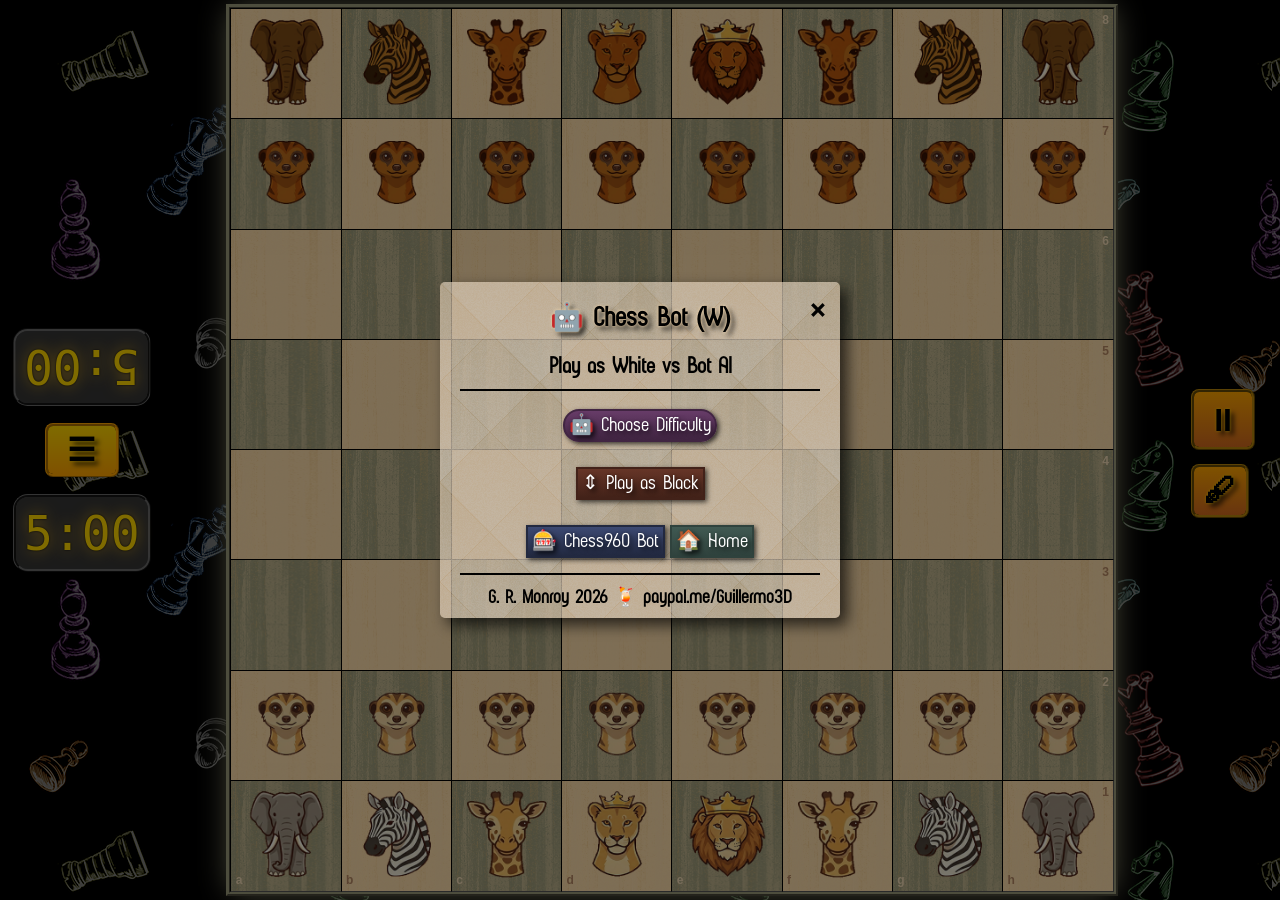
==== index_12.html @ b9bd7fa5 "Add files via upload" ====
<!DOCTYPE html>
<html>
  <head>
    <title>Chess Bot (W)</title>
      <meta charset="UTF-8">
	<meta name="viewport" content="width=device-width, initial-scale=1.0, maximum-scale=1.0, user-scalable=no">
      <link rel="stylesheet" href="style.css">
	  <link rel="stylesheet" href="styles.css">
      <link rel="manifest" href="manifest.json">
<meta name="theme-color" content="#000000">
  </head>
  <body>
  
  <div id="clock-container">
  <div id="white-clock" class="clock">5:00</div>
  <button id="openPopup" onclick="playButtonSound1()">☰</button>
  <div id="black-clock" class="clock">5:00</div>
</div>

  <div id="popup">
    <div class="popup-content">
      <span id="closePopup" class="close-button">&times;</span>
      <h1 data-i18n="botw_title" class="titleh1">🤖 Chess Bot (W)</h1>
	  <h2 data-i18n="botw_sub" >Play as White vs Bot AI</h2>
	  <button data-i18n="btn_botd" id="classicLocalBtn" onclick="playButtonSound1()" class="popup-button5 button-clk">🤖 Choose Difficulty</button><br>
	  <button data-i18n="btn_bot2" onclick="playButtonSound('index_15.html')" class="popup-button4">👾 Play as Black</button>
	  <br>
	  <button data-i18n="btn_bot960" onclick="playButtonSound('index_18.html')" class="popup-button3">💻 Chess960 Bot</button>
	  <button data-i18n="btn_home" onclick="playButtonSound('index.html')" class="popup-button">🏠 Home</button>
     <h3>G. R. Monroy 2026 🍹 paypal.me/Guillermo3D</h3>
       
    </div>
  </div>
  <div id="timePopup" class="popup-secondary">
  <div class="popup-content">
    <span id="backToMain" class="close-button">←</span>
    <h1 data-i18n="botw_title" class="titleh1">🤖 Chess Bot (W)</h1>
    <h2 data-i18n="botw_sub" >Play as White vs Bot AI</h2>
    <button data-i18n="btn_easy" onclick="playButtonSound1(); setDifficultyAndReload(2); startGame(5, 2);" class="popup-button5 button-clk">😄 Easy (5m)</button>
	<button data-i18n="btn_normal" onclick="playButtonSound1(); setDifficultyAndReload(3); startGame(7, 2);" class="popup-button5 button-clk">😐 Normal (7m)</button>
	<button data-i18n="btn_hard" onclick="playButtonSound1(); setDifficultyAndReload(4); startGame(9, 2);" class="popup-button5 button-clk">😠 Hard (9m)</button>

  </div>
</div>
    <div class="chessBoard">        
      <!-- Add the pawn div element -->
      <div class="square white">
        <div class="piece rook" color="black"  >
            <img src="Black-Rook3.png" alt="Rook" >
          </div>
      </div>
      <div class="square black">
        <div class="piece knight" color="black" >
            <img src="Black-Knight3.png" alt="Knight" >
          </div>
      </div>
      <div class="square white">
        <div class="piece bishop" color="black" >
            <img src="Black-Bishop3.png" alt="Bishop" >
          </div>
      </div>
      <div class="square black">
        <div class="piece queen" color="black" >
            <img src="Black-Queen3.png" alt="Queen" >
          </div>
      </div>
      <div class="square white">
        <div class="piece king" color="black" >
            <img src="Black-King3.png" alt="King" >
          </div>
      </div>
      <div class="square black">
        <div class="piece bishop" color="black" >
            <img src="Black-Bishop3.png" alt="Bishop" >
          </div>
      </div>
      <div class="square white">
        <div class="piece knight" color="black">
            <img src="Black-Knight3.png" alt="Knight" >
          </div>
      </div>
      <div class="square black">
        <div class="coordinate rank whiteText">8</div>

        <div class="piece rook" color="black" >
            <img src="Black-Rook3.png" alt="Rook" >
          </div>
      </div>
     <!-- ------------------------------------------------------------------------- -->

      <div class="square black">
        <div class="piece pawn" color="black"  >
            <img src="Black-Pawn3.png" alt="Pawn" >
          </div>

      </div>
      <div class="square white">
        <div class="piece pawn" color="black" >
            <img src="Black-Pawn3.png" alt="Pawn" >
          </div>

      </div>
      <div class="square black">
        <div class="piece pawn" color="black" >
            <img src="Black-Pawn3.png" alt="Pawn" >
          </div>

      </div>
      <div class="square white">
        <div class="piece pawn" color="black" >
            <img src="Black-Pawn3.png" alt="Pawn" >
          </div>

      </div>
      <div class="square black">
        <div class="piece pawn" color="black"  >
            <img src="Black-Pawn3.png" alt="Pawn" >
          </div>

      </div>
      <div class="square white">
        <div class="piece pawn" color="black"  >
            <img src="Black-Pawn3.png" alt="Pawn">
          </div>

      </div>
      <div class="square black">
        <div class="piece pawn" color="black"  >
            <img src="Black-Pawn3.png" alt="Pawn" >
          </div>

      </div>
      <div class="square white">
        <div class="coordinate rank blackText">7</div>

        <div class="piece pawn" color="black"  >
            <img src="Black-Pawn3.png" alt="Pawn" >
          </div>

      </div>
    <!-- ------------------------------------------------------------------------- -->
      <div class="square white"></div>
      <div class="square black"></div>
      <div class="square white"></div>
      <div class="square black"></div>
      <div class="square white"></div>
      <div class="square black"></div>
      <div class="square white"></div>
      <div class="square black">
        <div class="coordinate rank whiteText">6</div>

      </div>
    <!-- ------------------------------------------------------------------------- -->

      <div class="square black"></div>
      <div class="square white"></div>
      <div class="square black"></div>
      <div class="square white"></div>
      <div class="square black"></div>
      <div class="square white"></div>
      <div class="square black"></div>
      <div class="square white">
        <div class="coordinate rank blackText">5</div>

      </div>
    <!-- ------------------------------------------------------------------------- -->

      <div class="square white"></div>
      <div class="square black"></div>
      <div class="square white"></div>
      <div class="square black"></div>
      <div class="square white"></div>
      <div class="square black"></div>
      <div class="square white"></div>
      <div class="square black">
        <div class="coordinate rank whiteText">4</div>

      </div>
    <!-- ------------------------------------------------------------------------- -->

      <div class="square black"></div>
      <div class="square white"></div>
      <div class="square black"></div>
      <div class="square white"></div>
      <div class="square black"></div>
      <div class="square white"></div>
      <div class="square black"></div>
      <div class="square white">
        <div class="coordinate rank blackText">3</div>
      </div>
    <!-- ------------------------------------------------------------------------- -->

      <div class="square white">
        <div class="piece pawn" color="white" >
            <img src="White-Pawn3.png" alt="Pawn" >
          </div>
      </div>
      <div class="square black">
        <div class="piece pawn" color="white"  >
            <img src="White-Pawn3.png" alt="Pawn" >
          </div>
      </div>
      <div class="square white">
        <div class="piece pawn" color="white">
            <img src="White-Pawn3.png" alt="Pawn" >
          </div>
      </div>
      <div class="square black">
        <div class="piece pawn" color="white" >
            <img src="White-Pawn3.png" alt="Pawn" >
          </div>
      </div>
      <div class="square white">
        <div class="piece pawn" color="white" >
            <img src="White-Pawn3.png" alt="Pawn" >
          </div>
      </div>
      <div class="square black">
        <div class="piece pawn" color="white" >
            <img src="White-Pawn3.png" alt="Pawn" >
          </div>
      </div>
      <div class="square white">
        <div class="piece pawn" color="white" >
            <img src="White-Pawn3.png" alt="Pawn" >
          </div>
      </div>
      <div class="square black">
        <div class="coordinate rank whiteText">2</div>

        <div class="piece pawn" color="white" >
            <img src="White-Pawn3.png" alt="Pawn" >
          </div>
      </div>
    <!-- ------------------------------------------------------------------------- -->

      <div class="square black">
        <div class="coordinate whiteText">a</div>

        <div class="piece rook" color="white">
            <img src="White-Rook3.png" alt="Rook" >
           </div>
      </div>
      <div class="square white"> 
        <div class="coordinate blackText">b</div>

        <div class="piece knight" color="white">
            <img src="White-Knight3.png" alt="Knight" >
           </div>
    </div>
      <div class="square black">
        <div class="coordinate whiteText">c</div>

        <div class="piece bishop" color="white">
            <img src="White-Bishop3.png" alt="Bishop">
           </div>
      </div>
      <div class="square white">
        <div class="coordinate blackText">d</div>

        <div class="piece queen" color="white" >
            <img src="White-Queen3.png" alt="Queen" >
           </div>
      </div>
      <div class="square black">
        <div class="coordinate whiteText">e</div>

        <div class="piece king" color="white">
            <img src="White-King3.png" alt="King">
        </div>
      </div>
      <div class="square white">
        <div class="coordinate blackText">f</div>
        <div class="piece bishop" color="white" >
            <img src="White-Bishop3.png" alt="Bishop" >
           </div>
      </div>
      <div class="square black">
        <div class="coordinate whiteText">g</div>

        <div class="piece knight" color="white" >
            <img src="White-Knight3.png" alt="Knight">
           </div>
      </div>
      <div class="square white">
        <div class="coordinate rank blackText">1</div>
        <div class="coordinate blackText">h</div>     
        <div class="piece rook" color="white" >
            <img src="White-Rook3.png" alt="Rook" >
           </div>
      </div>
    </div>
      <div>
          <button id="pause-btn" onclick="togglePause();playButtonSound1()">II</button> <br> 
          <button id="toggle-history" onclick="playButtonSound1()">🖋</button>
      </div>
      <div id="history-panel" class="hidden">
          <h3 data-i18n="moveh">Move History</h3>
  <ul id="move-list"></ul>
</div>
    <div id="alert">
     
    </div>
    <audio id="moveSound" preload="auto">
  <source src="move.mp3" type="audio/mpeg">
</audio>
      <audio id="victorySound" preload="auto">
      <source src="victory.mp3" type="audio/mpeg">
    </audio>
      <audio id="buttonSound1" preload="auto">
  <source src="click.mp3" type="audio/mpeg">
</audio>
      <audio id="buttonSound" preload="auto">
  <source src="click2.mp3" type="audio/mpeg">
</audio>
	<script src="clock.js"></script>
	<script>
    // Inicializa el reloj con 3 minutos y 2 segundos de incremento
    initClock(5, 2);
  </script>
    <script src="main_ai.js"></script>
	<script src="script.js"></script>
  </body>
</html>
---- style.css ----
html, body {
	touch-action: manipulation;
  overscroll-behavior: none;
  user-select: none;
  display: flex;
  align-items: center;
  justify-content: center;
  height: 100%;
  width: 100%;
     /* Dark mode colors and gradient */
  background-image: url(fondo1.png);
  background-repeat: repeat;
  /* Animation */
  animation: move 175s linear infinite;
}

@keyframes move {
  0% {
    background-position: 0 0;
  }
  100% {
    background-position: 400px 400px;
  }
}

.chessBoard {
  touch-action: pan-y; /* allow horizontal/vertical pointer interactions as needed */
  -ms-touch-action: pan-y;
  user-select: none;
  height: 98%;
  margin: 0 auto;
  display: flex;
  flex-wrap: wrap;
  outline: 5px ridge #9C9B7A;
  aspect-ratio: 1 / 1;
    box-shadow: 0px 0px 30px #9C9B7A;
}
.square {
  width:12.5%;
  height: 12.5%;
  float: left;
  display: flex;
  justify-content: center;
  align-items: center;
  position: relative;
  outline: 1px inset black;
}
.white {
  background-color: #FDDDAA;
  background-image: url("wood.png");
  background-repeat: repeat;
}
.white2 {
  background-color: #ffc674;
  background-image: url("wood.png");
  background-repeat: repeat;
}
.black {
  background-color: #9C9B7A;
  background-image: url("wood.png");
  background-repeat: repeat;
}
.black2 {
  background-color: #a7a56b;
  background-image: url("wood.png");
  background-repeat: repeat;
}
.coordinate {
  height:auto;
  display:flex;
  bottom: 4%;
  left:4%;
  position: absolute;
  font-size: 12px;
  font-weight: bold;
  font-family: Verdana, Geneva, Tahoma, sans-serif;
}
.rank {
  top:4%;
  right:4%;
  left:auto;
}
.whiteText {
  color:#f0d9b5;
}
.blackText {
  color:#b58863;
}
.piece {
	position: relative;
  touch-action: none;
  
  user-select: none;
  z-index: 100;
  width:100%;
  cursor: pointer;
}
.piece img {
	pointer-events: none; /* allows touch events to reach parent div */
  max-width: 100%;
  width:100%;
  height: auto;
}

.piece {
  transition: transform 0.15s ease,
              filter 0.15s ease;
}

.piece:hover {
  transform: scale(1.08);
  cursor: grab;
}

.piece:active {
  transform: scale(1.1);
  filter: drop-shadow(0px 8px 12px rgba(0,0,0,0.6));
  cursor: grabbing;
}
.piece {
  animation: pieceDrop 0.2s ease;
}

@keyframes pieceDrop {
  0%   { transform: scale(1.25); }
  100% { transform: scale(1); }
}

#alert {
  position: fixed;
  color: black;
  text-shadow: 0 0 3px rgba(255, 222, 175, 1), 4px 4px 5px rgba(0, 0, 0, 0.7);
  width:44vw;
  text-align: center;
  align-content: center;
  justify-content: center;
  font-size:xxx-large;
  font-weight: bold;
  z-index: 1000;
  display: none;
  border: 3px solid #24312a;
  background-image: url("graphy.png");
  background-color: rgba(255, 222, 175, 0.7);
}

#alert {
  animation: alertDrop 0.2s ease;
}
    
@keyframes alertDrop {
  0%   { transform: scale(1.1); }
  100% { transform: scale(1); }
  
}

@media (max-width:600px) {
  .coordinate {
    font-size: 8px;
  }
}

.promotionOption{
  border-radius: 50%;
  background-color: darkgray;
  transition: transform 0.2s;
  position: absolute;
  z-index: 1000;
}
.promotionOption:hover {
  cursor: pointer;
  border-radius: 0%;
  background-color:#539B0C;
  width: 100%;
}
.promotionOption img {
  max-width: 100%;
  width: 100%;
  height: auto;
}

@media (orientation: portrait) {

  body {
    display: flex;
    flex-direction: column;
    align-items: center;
    justify-content: flex-start;
    height: 100vh;
    margin: 0;
    padding: 0;
  }

  .chessBoard {
    width: 98vw;
	height: auto;
    
  }

}
---- styles.css ----
@font-face {
  font-family: Armature Thin; /* set name */
  src: url("Armature-Thin.otf"); /* url of the font */
}
body {
	font-family: Armature Thin, sans-serif;
}

.titleh1{
    text-shadow: 0px 0px 3px rgba(255, 222, 175, 1), 4px 4px 5px rgba(0, 0, 0, 0.7);
}

#openPopup {
	border: none;
  color: black;
  padding: 5px 5px;
  text-align: center;
  text-decoration: none;
  display: inline-block;
  margin: 20px 35px;
  border-radius: 5px;
  font-size: xx-large;
  font-weight: bold;
    text-shadow: 0px 0px 3px gold, 4px 4px 5px rgba(0, 0, 0, 0.7);
  background-image: linear-gradient(gold, orange);
  outline: 3px ridge orange;
}
button:hover {
	background-image: linear-gradient(gray, dimgray);
}
button:active {
	background-image: linear-gradient(gray, dimgray);
    transform: scale(1.1);
}
#pause-btn{
    border: none;
  color: black;
  padding: 10px 20px 8px 20px;
  text-align: center;
  text-decoration: none;
  display: inline-block;
  margin: 22px 20px 10px 5px;
  border-radius: 5px;
  font-size: xx-large;
  font-weight: bold;
    text-shadow: 0px 0px 3px gold, 4px 4px 5px rgba(0, 0, 0, 0.7);
  background-image: linear-gradient(orange, chocolate);
  outline: 3px ridge darkgoldenrod;
}
#toggle-history{
    border: none;
  color: black;
  padding: 5px 10px 6px 10px;
  text-align: center;
  text-decoration: none;
  display: inline-block;
  margin: 10px 20px 15px 5px;
  border-radius: 5px;
  font-size: xx-large;
  font-weight: bold;
    text-shadow: 0px 0px 3px gold, 4px 4px 5px rgba(0, 0, 0, 0.7);
  background-image: linear-gradient(orange, chocolate);
  outline: 3px ridge darkgoldenrod;
}
#history-panel {
  position: absolute;
  right: 37%;
  top: 3%;
  width: 180px;
  max-height: 300px;
  overflow-y: auto;
  background: rgba(0,0,0,0.8);
  color: white;
    text-shadow: 0 0 5px gray;
    text-align: center;
  border: 3px ridge gray;
  padding: 10px;
  border-radius: 5px;
  font-size: 15px;
    z-index: 1000;
}

.hidden {
  display: none;
}

#move-list {
  list-style: none;
  padding: 0;
  margin: 0;
}

#move-list li {
  margin-bottom: 4px;
}
#popup {
  position: fixed;
  top: 0;
  left: 0;
  width: 100%;
  height: 100%;
  background-color: rgba(0, 0, 0, 0.5);
  display: flex; /* Visible on load */
  justify-content: center;
  align-items: center;
  z-index: 1000;
}

#popup {
  animation: popupDrop 0.2s ease;
}

@keyframes popupDrop {
  0%   { transform: scale(1.1); }
  100% { transform: scale(1); }
  
}

.popup-content {
  background-image: url("graphy.png");
  background-repeat: repeat;
  background-color: rgba(255, 222, 175, 0.5);
  padding: 0px 20px 0px 20px;
  border-radius: 5px;
  min-width: 360px;
  max-width: 90%;
  position: relative;
  box-shadow: 7px 7px 15px rgba(0, 0, 0, 0.7);
  text-align: center;
}
.popup-content h1{
    font-size: 27px;
}
.popup-content h2 {
    font-size: 22px;
    border-bottom: 2px solid black;
    padding-bottom: 10px;
}
.popup-content h3 {
    border-top: 2px solid black;
    padding-top: 10px;
    margin: 5px 0px 10px 0px;
}

.close-button {
  position: absolute;
  top: 10px;
  right: 15px;
  font-size: 30px;
  cursor: pointer;
    font-weight: bold;
}
.popup-secondary {
  display: none;
  position: fixed;
  inset: 0;
  background: rgba(0,0,0,0.6);
  justify-content: center;
  align-items: center;
  z-index: 1000;
}
.popup-secondary {
  animation: popupDrop 0.2s ease;
}

@keyframes popup-secondaryDrop {
  0%   { transform: scale(1.1); }
  100% { transform: scale(1); }
  
}
.popup-button {
  margin-top: 10px;
  margin-bottom: 10px;
  background: linear-gradient(0deg, #2f423d 0%, #405952 100%);
  color: white;
  border: 2px solid #2f423d;
  box-shadow: 2px 2px 5px rgba(0, 0, 0, 0.7);
  cursor: pointer;
  padding: 1px 4px 4px 4px;
  font-size: 20px;
  text-shadow: 0px 0px 2px #2f423d, 3px 3px 5px rgba(0, 0, 0, 0.7);
  font-family: Armature Thin, sans-serif;
    transition: 0.2s;
}

.popup-button2 {
  margin-top: 10px;
  margin-bottom: 10px;
  background: linear-gradient(0deg, #413F1F 0%, #605d2e 100%);
  color: white;
  border: 2px solid #413F1F;
  
  box-shadow: 2px 2px 5px rgba(0, 0, 0, 0.7);
  cursor: pointer;
  padding: 1px 4px 4px 4px;
  font-size: 20px;
    text-shadow: 0px 0px 2px #413F1F, 3px 3px 5px rgba(0, 0, 0, 0.7);
  font-family: Armature Thin, sans-serif;
}


.popup-button3 {
  margin-top: 10px;
  margin-bottom: 10px;
  background: linear-gradient(0deg, #222940 0%, #3c4972 100%);
  color: white;
  border: 2px solid #222940;
  
  box-shadow: 2px 2px 5px rgba(0, 0, 0, 0.7);
  cursor: pointer;
  padding: 1px 4px 4px 4px;
  font-size: 20px;
    text-shadow: 0px 0px 2px #222940, 3px 3px 5px rgba(0, 0, 0, 0.7);
  font-family: Armature Thin, sans-serif;
}
.popup-button4 {
  margin-top: 10px;
  margin-bottom: 15px;
  background: linear-gradient(0deg, #422219 0%, #663527 100%);
  color: white;
  border: 2px solid #422219;
  
  box-shadow: 2px 2px 5px rgba(0, 0, 0, 0.7);
  cursor: pointer;
  padding: 1px 4px 4px 4px;
  font-size: 20px;
    text-shadow: 0px 0px 2px #422219, 3px 3px 5px rgba(0, 0, 0, 0.7);
  font-family: Armature Thin, sans-serif;
}
.popup-button5 {
  margin-top: 10px;
  margin-bottom: 15px;
  background: linear-gradient(0deg, #412542 0%, #673c68 100%);
  color: white;
  border: 2px solid #412542;
  
  box-shadow: 2px 2px 5px rgba(0, 0, 0, 0.7);
  cursor: pointer;
  padding: 1px 4px 4px 4px;
  font-size: 20px;
    text-shadow: 0 0 2px #412542, 3px 3px 5px rgba(0, 0, 0, 0.7);
  font-family: Armature Thin, sans-serif;
}

.popup-button6 {
  margin-top: 10px;
  margin-bottom: 10px;
  padding: 2px 10px 4px 7px;
  background-color: rgba(0,0,0,0.3);
  color: black;
  border-radius: 4px;  
  cursor: pointer;
    border: none;
    font-size: 1.1em;
    font-family: Armature Thin, sans-serif;
}

.last-moved-piece {
  outline: 3px solid rgba(255, 215, 0, 0.8);
  z-index: 100;
  border-radius: 6px;
}

#clock-container {
  display: flex;
  flex-direction:column-reverse;
  margin: 10px 5px 10px 5px;
  font-size: xxx-large;
  font-weight: normal;
  font-family: Monaco, monospace;
}

.clock {
  padding: 8px 8px;
  border-radius: 15px;
  background-color: #363636;
  color: gold;
  border: 3px ridge dimgray;
    text-shadow: 0px 0px 2px black, 0px 0px 15px goldenrod;
}

.clock.active {
  background-color: #363636;
  color: gold;
}
#white-clock {
  
}

#black-clock {
  transform: rotate(180deg);
  
}
/* From Uiverse.io by Yaya12085 */ 
.radio-inputs {
  position: relative;
  display: inline-flex;
  flex-wrap: wrap;
  border-radius: 4px;
  background-color: rgba(0,0,0,0.3);
  box-sizing: border-box;
    margin-top: 10px;
  margin-bottom: 10px;
}

.radio-inputs .radio {
  flex: 1 1 auto;
  text-align: center;
}

.radio-inputs .radio input {
  display: none;
}

.radio-inputs .radio .name {
  display: flex;
  cursor: pointer;
  align-items: center;
  justify-content: center;
  border-radius: 18px;
  border: none;
  padding: 4px 11px;
  font-size: 1.1em;
  transition: all .15s ease-in-out;
}

.radio-inputs .radio input:checked + .name {
  background-color: #fff;
  font-weight: 600;
}
.button-clk{
    border-radius: 16px;
    margin-top: 0px;
}
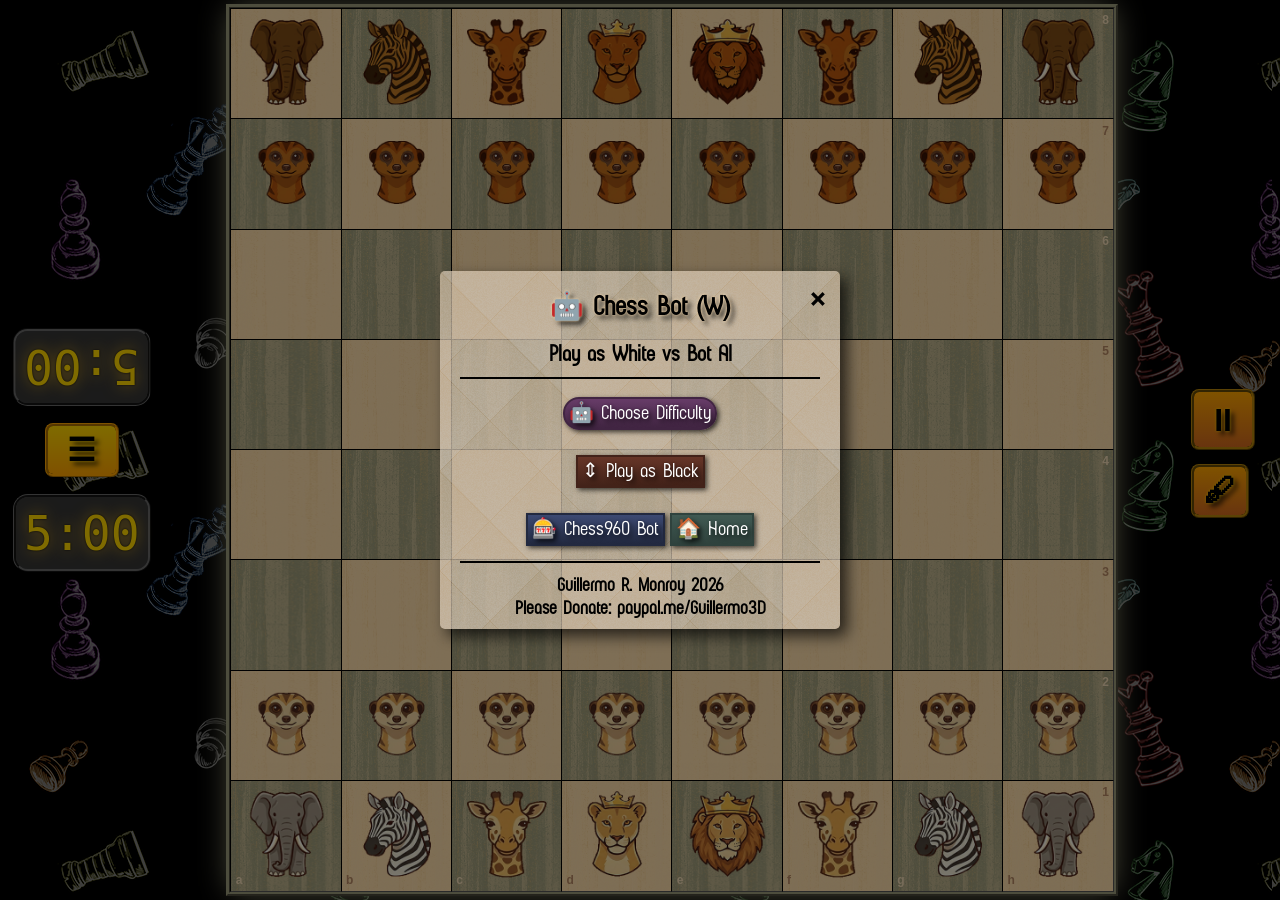
==== commit 189df819: "Add files via upload" ====
--- a/index_12.html
+++ b/index_12.html
@@ -7,6 +7,7 @@
       <link rel="stylesheet" href="style.css">
 	  <link rel="stylesheet" href="styles.css">
       <link rel="manifest" href="manifest.json">
+      <link rel="icon" type="image/x-icon" href="favicon.ico">
 <meta name="theme-color" content="#000000">
   </head>
   <body>
@@ -27,7 +28,7 @@
 	  <br>
 	  <button data-i18n="btn_bot960" onclick="playButtonSound('index_18.html')" class="popup-button3">💻 Chess960 Bot</button>
 	  <button data-i18n="btn_home" onclick="playButtonSound('index.html')" class="popup-button">🏠 Home</button>
-     <h3>G. R. Monroy 2026 🍹 paypal.me/Guillermo3D</h3>
+     <h3>Guillermo R. Monroy 2026<br>Please Donate: paypal.me/Guillermo3D</h3>
        
     </div>
   </div>
--- a/styles.css
+++ b/styles.css
@@ -331,4 +331,30 @@
 .button-clk{
     border-radius: 16px;
     margin-top: 0px;
+}
+
+.welcome-screen {
+  position: fixed;
+  width: 99%;
+  height: 99%;
+  background: rgba(0,0,0,0.8);
+  display: flex;
+  justify-content: center;
+  align-items: center;
+  z-index: 9999;
+    object-fit: contain;
+}
+
+.welcome-content img {
+  max-height: 90%;
+    object-fit: contain;
+  border-radius: 10px;
+  border: 1px solid white;
+  align-items: center;
+    justify-content: center;
+}
+
+.welcome-screen.fade-out {
+  opacity: 0;
+  transition: opacity 0.9s ease;
 }
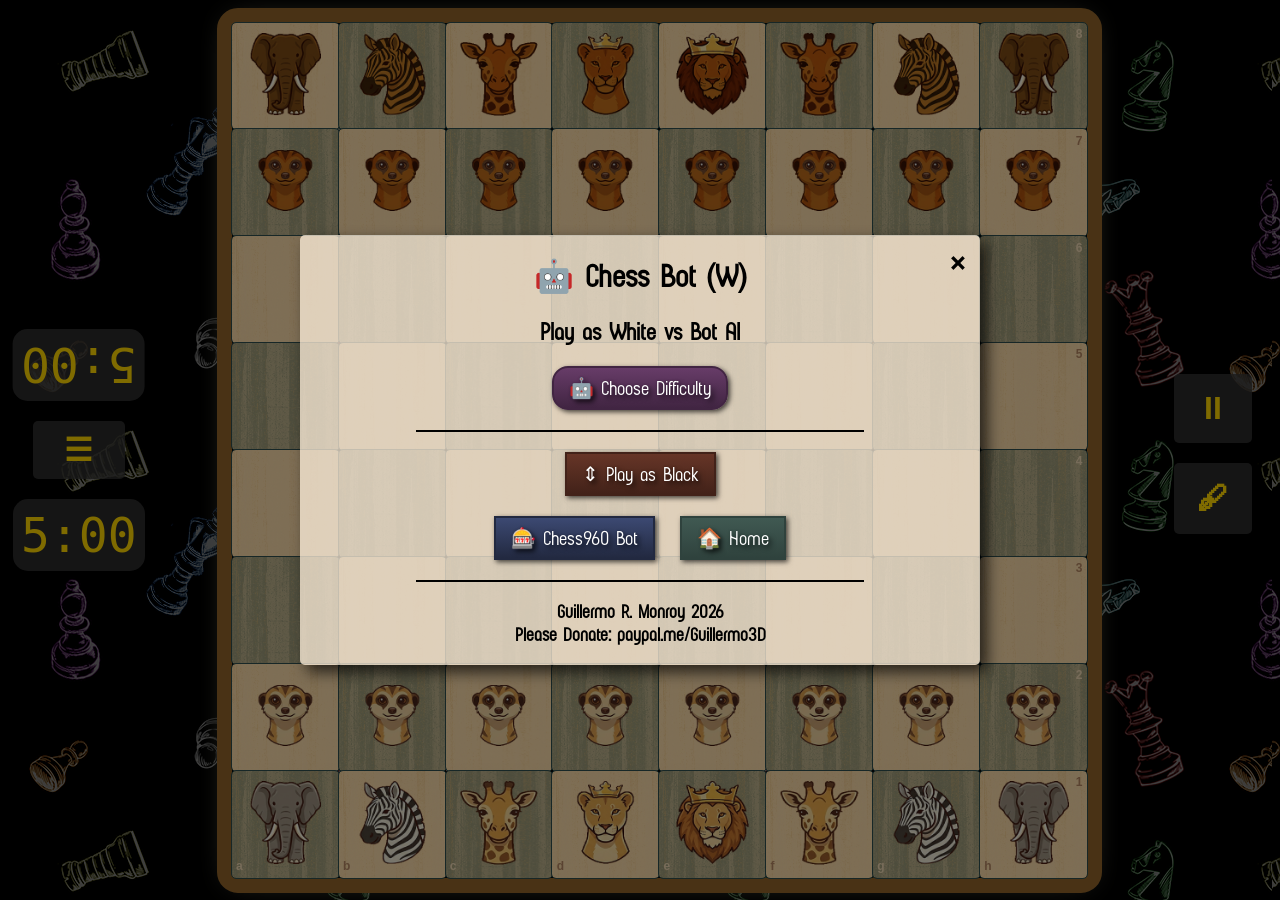
==== commit ea42b055: "Add files via upload" ====
--- a/index_12.html
+++ b/index_12.html
@@ -23,11 +23,13 @@
       <span id="closePopup" class="close-button">&times;</span>
       <h1 data-i18n="botw_title" class="titleh1">🤖 Chess Bot (W)</h1>
 	  <h2 data-i18n="botw_sub" >Play as White vs Bot AI</h2>
-	  <button data-i18n="btn_botd" id="classicLocalBtn" onclick="playButtonSound1()" class="popup-button5 button-clk">🤖 Choose Difficulty</button><br>
+	  <button data-i18n="btn_botd" id="classicLocalBtn" onclick="playButtonSound1()" class="popup-button5 button-clk">🤖 Choose Difficulty</button>
+	  <p class="borderline"></p>
 	  <button data-i18n="btn_bot2" onclick="playButtonSound('index_15.html')" class="popup-button4">👾 Play as Black</button>
 	  <br>
 	  <button data-i18n="btn_bot960" onclick="playButtonSound('index_18.html')" class="popup-button3">💻 Chess960 Bot</button>
 	  <button data-i18n="btn_home" onclick="playButtonSound('index.html')" class="popup-button">🏠 Home</button>
+	  <p class="borderline"></p>
      <h3>Guillermo R. Monroy 2026<br>Please Donate: paypal.me/Guillermo3D</h3>
        
     </div>
@@ -309,10 +311,10 @@
       <source src="victory.mp3" type="audio/mpeg">
     </audio>
       <audio id="buttonSound1" preload="auto">
-  <source src="click.mp3" type="audio/mpeg">
+  <source src="move.mp3" type="audio/mpeg">
 </audio>
       <audio id="buttonSound" preload="auto">
-  <source src="click2.mp3" type="audio/mpeg">
+  <source src="move.mp3" type="audio/mpeg">
 </audio>
 	<script src="clock.js"></script>
 	<script>
--- a/style.css
+++ b/style.css
@@ -27,13 +27,14 @@
   touch-action: pan-y; /* allow horizontal/vertical pointer interactions as needed */
   -ms-touch-action: pan-y;
   user-select: none;
-  height: 98%;
+  height: 95%;
   margin: 0 auto;
   display: flex;
   flex-wrap: wrap;
-  outline: 5px ridge #9C9B7A;
+  outline: 15px solid #93652a;
   aspect-ratio: 1 / 1;
     box-shadow: 0px 0px 30px #9C9B7A;
+    border-radius: 6px;
 }
 .square {
   width:12.5%;
@@ -43,7 +44,9 @@
   justify-content: center;
   align-items: center;
   position: relative;
-  outline: 1px inset black;
+  position: relative;
+  outline: 1px solid darkslategray;
+  border-radius: 4px;
 }
 .white {
   background-color: #FDDDAA;
--- a/styles.css
+++ b/styles.css
@@ -6,24 +6,18 @@
 	font-family: Armature Thin, sans-serif;
 }
 
-.titleh1{
-    text-shadow: 0px 0px 3px rgba(255, 222, 175, 1), 4px 4px 5px rgba(0, 0, 0, 0.7);
-}
-
 #openPopup {
 	border: none;
-  color: black;
-  padding: 5px 5px;
+  color: gold;
+  padding: 10px 30px;
   text-align: center;
   text-decoration: none;
   display: inline-block;
-  margin: 20px 35px;
+  margin: 20px;
   border-radius: 5px;
   font-size: xx-large;
   font-weight: bold;
-    text-shadow: 0px 0px 3px gold, 4px 4px 5px rgba(0, 0, 0, 0.7);
-  background-image: linear-gradient(gold, orange);
-  outline: 3px ridge orange;
+    background: rgba(54, 54, 54, 0.8);
 }
 button:hover {
 	background-image: linear-gradient(gray, dimgray);
@@ -34,8 +28,8 @@
 }
 #pause-btn{
     border: none;
-  color: black;
-  padding: 10px 20px 8px 20px;
+  color: gold;
+  padding: 16px 30px;
   text-align: center;
   text-decoration: none;
   display: inline-block;
@@ -43,14 +37,12 @@
   border-radius: 5px;
   font-size: xx-large;
   font-weight: bold;
-    text-shadow: 0px 0px 3px gold, 4px 4px 5px rgba(0, 0, 0, 0.7);
-  background-image: linear-gradient(orange, chocolate);
-  outline: 3px ridge darkgoldenrod;
+  background: rgba(54, 54, 54, 0.8);
 }
 #toggle-history{
     border: none;
-  color: black;
-  padding: 5px 10px 6px 10px;
+  color: gold;
+  padding: 17px 23px;
   text-align: center;
   text-decoration: none;
   display: inline-block;
@@ -58,9 +50,7 @@
   border-radius: 5px;
   font-size: xx-large;
   font-weight: bold;
-    text-shadow: 0px 0px 3px gold, 4px 4px 5px rgba(0, 0, 0, 0.7);
-  background-image: linear-gradient(orange, chocolate);
-  outline: 3px ridge darkgoldenrod;
+    background: rgba(54, 54, 54, 0.8);
 }
 #history-panel {
   position: absolute;
@@ -117,29 +107,13 @@
 }
 
 .popup-content {
-  background-image: url("graphy.png");
-  background-repeat: repeat;
-  background-color: rgba(255, 222, 175, 0.5);
+  background-color: rgb(255 241 221 / 75%);
   padding: 0px 20px 0px 20px;
   border-radius: 5px;
-  min-width: 360px;
-  max-width: 90%;
+  width: 50%;
   position: relative;
   box-shadow: 7px 7px 15px rgba(0, 0, 0, 0.7);
   text-align: center;
-}
-.popup-content h1{
-    font-size: 27px;
-}
-.popup-content h2 {
-    font-size: 22px;
-    border-bottom: 2px solid black;
-    padding-bottom: 10px;
-}
-.popup-content h3 {
-    border-top: 2px solid black;
-    padding-top: 10px;
-    margin: 5px 0px 10px 0px;
 }
 
 .close-button {
@@ -169,14 +143,13 @@
   
 }
 .popup-button {
-  margin-top: 10px;
-  margin-bottom: 10px;
+  margin: 10px;
   background: linear-gradient(0deg, #2f423d 0%, #405952 100%);
   color: white;
   border: 2px solid #2f423d;
   box-shadow: 2px 2px 5px rgba(0, 0, 0, 0.7);
   cursor: pointer;
-  padding: 1px 4px 4px 4px;
+  padding: 8px 15px;
   font-size: 20px;
   text-shadow: 0px 0px 2px #2f423d, 3px 3px 5px rgba(0, 0, 0, 0.7);
   font-family: Armature Thin, sans-serif;
@@ -184,15 +157,14 @@
 }
 
 .popup-button2 {
-  margin-top: 10px;
-  margin-bottom: 10px;
+  margin: 10px;
   background: linear-gradient(0deg, #413F1F 0%, #605d2e 100%);
   color: white;
   border: 2px solid #413F1F;
   
   box-shadow: 2px 2px 5px rgba(0, 0, 0, 0.7);
   cursor: pointer;
-  padding: 1px 4px 4px 4px;
+  padding: 8px 15px;
   font-size: 20px;
     text-shadow: 0px 0px 2px #413F1F, 3px 3px 5px rgba(0, 0, 0, 0.7);
   font-family: Armature Thin, sans-serif;
@@ -200,52 +172,48 @@
 
 
 .popup-button3 {
-  margin-top: 10px;
-  margin-bottom: 10px;
+  margin: 10px;
   background: linear-gradient(0deg, #222940 0%, #3c4972 100%);
   color: white;
   border: 2px solid #222940;
   
   box-shadow: 2px 2px 5px rgba(0, 0, 0, 0.7);
   cursor: pointer;
-  padding: 1px 4px 4px 4px;
+  padding: 8px 15px;
   font-size: 20px;
     text-shadow: 0px 0px 2px #222940, 3px 3px 5px rgba(0, 0, 0, 0.7);
   font-family: Armature Thin, sans-serif;
 }
 .popup-button4 {
-  margin-top: 10px;
-  margin-bottom: 15px;
+  margin: 10px;
   background: linear-gradient(0deg, #422219 0%, #663527 100%);
   color: white;
   border: 2px solid #422219;
   
   box-shadow: 2px 2px 5px rgba(0, 0, 0, 0.7);
   cursor: pointer;
-  padding: 1px 4px 4px 4px;
+  padding: 8px 15px;
   font-size: 20px;
     text-shadow: 0px 0px 2px #422219, 3px 3px 5px rgba(0, 0, 0, 0.7);
   font-family: Armature Thin, sans-serif;
 }
 .popup-button5 {
-  margin-top: 10px;
-  margin-bottom: 15px;
+  margin: 10px;
   background: linear-gradient(0deg, #412542 0%, #673c68 100%);
   color: white;
   border: 2px solid #412542;
   
   box-shadow: 2px 2px 5px rgba(0, 0, 0, 0.7);
   cursor: pointer;
-  padding: 1px 4px 4px 4px;
+  padding: 8px 15px;
   font-size: 20px;
     text-shadow: 0 0 2px #412542, 3px 3px 5px rgba(0, 0, 0, 0.7);
   font-family: Armature Thin, sans-serif;
 }
 
 .popup-button6 {
-  margin-top: 10px;
-  margin-bottom: 10px;
-  padding: 2px 10px 4px 7px;
+  margin: 0px 15px;
+  padding: 8px 15px;
   background-color: rgba(0,0,0,0.3);
   color: black;
   border-radius: 4px;  
@@ -273,15 +241,13 @@
 .clock {
   padding: 8px 8px;
   border-radius: 15px;
-  background-color: #363636;
+  background-color: rgba(54, 54, 54, 0.8);
   color: gold;
-  border: 3px ridge dimgray;
-    text-shadow: 0px 0px 2px black, 0px 0px 15px goldenrod;
 }
 
 .clock.active {
-  background-color: #363636;
-  color: gold;
+  border: 1px solid gold;
+
 }
 #white-clock {
   
@@ -335,8 +301,8 @@
 
 .welcome-screen {
   position: fixed;
-  width: 99%;
-  height: 99%;
+  width: 100%;
+  height: 100%;
   background: rgba(0,0,0,0.8);
   display: flex;
   justify-content: center;
@@ -345,11 +311,17 @@
     object-fit: contain;
 }
 
+.welcome-content {
+    width: 100%;
+  height: 95%;
+    object-fit: contain;
+  align-items: center;
+    justify-content: center;
+}
 .welcome-content img {
-  max-height: 90%;
+    width: 100%;
+  height: 100%;
     object-fit: contain;
-  border-radius: 10px;
-  border: 1px solid white;
   align-items: center;
     justify-content: center;
 }
@@ -357,4 +329,9 @@
 .welcome-screen.fade-out {
   opacity: 0;
   transition: opacity 0.9s ease;
-}+}
+
+.borderline{
+border-bottom: 2px solid black; 
+margin:10px 15%;
+}
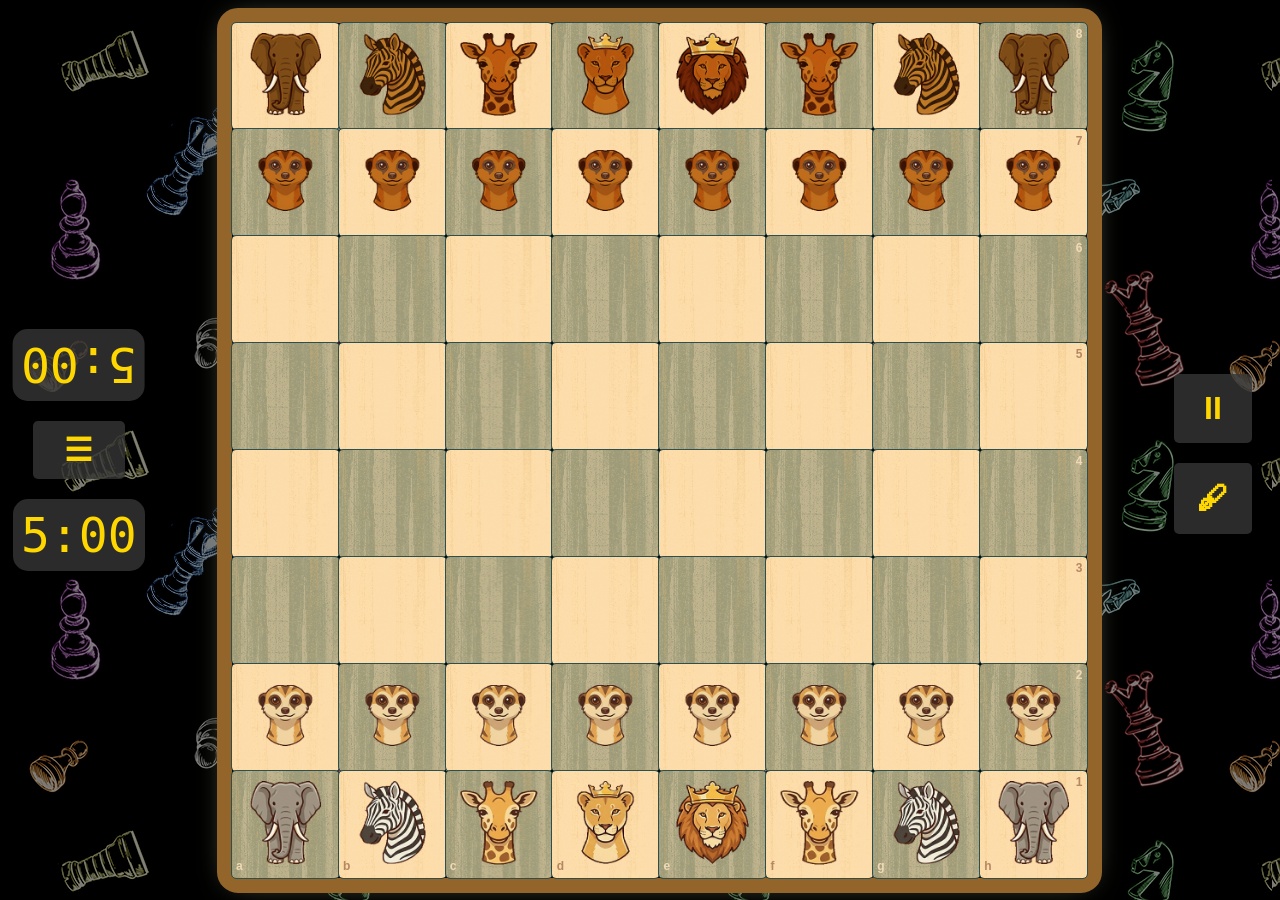
==== commit 032cf5e9: "Add files via upload" ====
--- a/index_12.html
+++ b/index_12.html
@@ -5,8 +5,7 @@
       <meta charset="UTF-8">
 	<meta name="viewport" content="width=device-width, initial-scale=1.0, maximum-scale=1.0, user-scalable=no">
       <link rel="stylesheet" href="style.css">
-	  <link rel="stylesheet" href="styles.css">
-      <link rel="manifest" href="manifest.json">
+	  
       <link rel="icon" type="image/x-icon" href="favicon.ico">
 <meta name="theme-color" content="#000000">
   </head>
@@ -321,7 +320,11 @@
     // Inicializa el reloj con 3 minutos y 2 segundos de incremento
     initClock(5, 2);
   </script>
-    <script src="main_ai.js"></script>
+  <script src="main.js"></script>
+    <script src="ai-bot.js"></script>
+    <script>
+      setAIColor("black"); // bot plays Black; human plays White
+    </script>
 	<script src="script.js"></script>
   </body>
 </html>
--- a/style.css
+++ b/style.css
@@ -1,3 +1,11 @@
+@font-face {
+  font-family: Armature Thin; /* set name */
+  src: url("Armature-Thin.otf"); /* url of the font */
+}
+body {
+	font-family: Armature Thin, sans-serif;
+}
+
 html, body {
 	touch-action: manipulation;
   overscroll-behavior: none;
@@ -23,6 +31,7 @@
   }
 }
 
+/* CHESSBOARD AND PIECES*/
 .chessBoard {
   touch-action: pan-y; /* allow horizontal/vertical pointer interactions as needed */
   -ms-touch-action: pan-y;
@@ -133,7 +142,7 @@
   position: fixed;
   color: black;
   text-shadow: 0 0 3px rgba(255, 222, 175, 1), 4px 4px 5px rgba(0, 0, 0, 0.7);
-  width:44vw;
+  padding: 15px;
   text-align: center;
   align-content: center;
   justify-content: center;
@@ -142,7 +151,6 @@
   z-index: 1000;
   display: none;
   border: 3px solid #24312a;
-  background-image: url("graphy.png");
   background-color: rgba(255, 222, 175, 0.7);
 }
 
@@ -200,3 +208,336 @@
   }
 
 }
+
+/*USER INTERFACE*/
+
+#openPopup {
+	border: none;
+  color: gold;
+  padding: 10px 30px;
+  text-align: center;
+  text-decoration: none;
+  display: inline-block;
+  margin: 20px;
+  border-radius: 5px;
+  font-size: xx-large;
+  font-weight: bold;
+    background: rgba(54, 54, 54, 0.8);
+}
+button:hover {
+	background-image: linear-gradient(gray, dimgray);
+}
+button:active {
+	background-image: linear-gradient(gray, dimgray);
+    transform: scale(1.1);
+}
+#pause-btn{
+    border: none;
+  color: gold;
+  padding: 16px 30px;
+  text-align: center;
+  text-decoration: none;
+  display: inline-block;
+  margin: 22px 20px 10px 5px;
+  border-radius: 5px;
+  font-size: xx-large;
+  font-weight: bold;
+  background: rgba(54, 54, 54, 0.8);
+}
+#toggle-history{
+    border: none;
+  color: gold;
+  padding: 17px 23px;
+  text-align: center;
+  text-decoration: none;
+  display: inline-block;
+  margin: 10px 20px 15px 5px;
+  border-radius: 5px;
+  font-size: xx-large;
+  font-weight: bold;
+    background: rgba(54, 54, 54, 0.8);
+}
+#history-panel {
+  position: absolute;
+  right: 37%;
+  top: 3%;
+  width: 180px;
+  max-height: 300px;
+  overflow-y: auto;
+  background: rgba(0,0,0,0.8);
+  color: white;
+    text-shadow: 0 0 5px gray;
+    text-align: center;
+  border: 3px ridge gray;
+  padding: 10px;
+  border-radius: 5px;
+  font-size: 15px;
+    z-index: 1000;
+}
+
+.hidden {
+  display: none;
+}
+
+#move-list {
+  list-style: none;
+  padding: 0;
+  margin: 0;
+}
+
+#move-list li {
+  margin-bottom: 4px;
+}
+#popup {
+  position: fixed;
+  top: 0;
+  left: 0;
+  width: 100%;
+  height: 100%;
+  background-color: rgba(0, 0, 0, 0.5);
+  display: flex; /* Visible on load */
+  justify-content: center;
+  align-items: center;
+  z-index: 1000;
+}
+
+#popup {
+  animation: popupDrop 0.2s ease;
+}
+
+@keyframes popupDrop {
+  0%   { transform: scale(1.1); }
+  100% { transform: scale(1); }
+  
+}
+
+.popup-content {
+  background-color: rgb(255 241 221 / 75%);
+  padding: 0px 20px 0px 20px;
+  border-radius: 5px;
+  width: 50%;
+  position: relative;
+  box-shadow: 7px 7px 15px rgba(0, 0, 0, 0.7);
+  text-align: center;
+}
+
+.close-button {
+  position: absolute;
+  top: 10px;
+  right: 15px;
+  font-size: 30px;
+  cursor: pointer;
+    font-weight: bold;
+}
+.popup-secondary {
+  display: none;
+  position: fixed;
+  inset: 0;
+  background: rgba(0,0,0,0.6);
+  justify-content: center;
+  align-items: center;
+  z-index: 1000;
+}
+.popup-secondary {
+  animation: popupDrop 0.2s ease;
+}
+
+@keyframes popup-secondaryDrop {
+  0%   { transform: scale(1.1); }
+  100% { transform: scale(1); }
+  
+}
+.popup-button {
+  margin: 10px;
+  background: linear-gradient(0deg, #2f423d 0%, #405952 100%);
+  color: white;
+  border: 2px solid #2f423d;
+  box-shadow: 2px 2px 5px rgba(0, 0, 0, 0.7);
+  cursor: pointer;
+  padding: 8px 15px;
+  font-size: 20px;
+  text-shadow: 0px 0px 2px #2f423d, 3px 3px 5px rgba(0, 0, 0, 0.7);
+  font-family: Armature Thin, sans-serif;
+    transition: 0.2s;
+}
+
+.popup-button2 {
+  margin: 10px;
+  background: linear-gradient(0deg, #413F1F 0%, #605d2e 100%);
+  color: white;
+  border: 2px solid #413F1F;
+  
+  box-shadow: 2px 2px 5px rgba(0, 0, 0, 0.7);
+  cursor: pointer;
+  padding: 8px 15px;
+  font-size: 20px;
+    text-shadow: 0px 0px 2px #413F1F, 3px 3px 5px rgba(0, 0, 0, 0.7);
+  font-family: Armature Thin, sans-serif;
+}
+
+
+.popup-button3 {
+  margin: 10px;
+  background: linear-gradient(0deg, #222940 0%, #3c4972 100%);
+  color: white;
+  border: 2px solid #222940;
+  
+  box-shadow: 2px 2px 5px rgba(0, 0, 0, 0.7);
+  cursor: pointer;
+  padding: 8px 15px;
+  font-size: 20px;
+    text-shadow: 0px 0px 2px #222940, 3px 3px 5px rgba(0, 0, 0, 0.7);
+  font-family: Armature Thin, sans-serif;
+}
+.popup-button4 {
+  margin: 10px;
+  background: linear-gradient(0deg, #422219 0%, #663527 100%);
+  color: white;
+  border: 2px solid #422219;
+  
+  box-shadow: 2px 2px 5px rgba(0, 0, 0, 0.7);
+  cursor: pointer;
+  padding: 8px 15px;
+  font-size: 20px;
+    text-shadow: 0px 0px 2px #422219, 3px 3px 5px rgba(0, 0, 0, 0.7);
+  font-family: Armature Thin, sans-serif;
+}
+.popup-button5 {
+  margin: 10px;
+  background: linear-gradient(0deg, #412542 0%, #673c68 100%);
+  color: white;
+  border: 2px solid #412542;
+  
+  box-shadow: 2px 2px 5px rgba(0, 0, 0, 0.7);
+  cursor: pointer;
+  padding: 8px 15px;
+  font-size: 20px;
+    text-shadow: 0 0 2px #412542, 3px 3px 5px rgba(0, 0, 0, 0.7);
+  font-family: Armature Thin, sans-serif;
+}
+
+.popup-button6 {
+  margin: 0px 15px;
+  padding: 8px 15px;
+  background-color: rgba(0,0,0,0.3);
+  color: black;
+  border-radius: 4px;  
+  cursor: pointer;
+    border: none;
+    font-size: 1.1em;
+    font-family: Armature Thin, sans-serif;
+}
+
+.last-moved-piece {
+  outline: 3px solid rgba(255, 215, 0, 0.8);
+  z-index: 100;
+  border-radius: 6px;
+}
+
+#clock-container {
+  display: flex;
+  flex-direction:column-reverse;
+  margin: 10px 5px 10px 5px;
+  font-size: xxx-large;
+  font-weight: normal;
+  font-family: Monaco, monospace;
+}
+
+.clock {
+  padding: 8px 8px;
+  border-radius: 15px;
+  background-color: rgba(54, 54, 54, 0.8);
+  color: gold;
+}
+
+.clock.active {
+  border: 1px solid gold;
+
+}
+
+#black-clock {
+  transform: rotate(180deg);
+  
+}
+/* From Uiverse.io by Yaya12085 */ 
+.radio-inputs {
+  position: relative;
+  display: inline-flex;
+  flex-wrap: wrap;
+  border-radius: 4px;
+  background-color: rgba(0,0,0,0.3);
+  box-sizing: border-box;
+    margin-top: 10px;
+  margin-bottom: 10px;
+}
+
+.radio-inputs .radio {
+  flex: 1 1 auto;
+  text-align: center;
+}
+
+.radio-inputs .radio input {
+  display: none;
+}
+
+.radio-inputs .radio .name {
+  display: flex;
+  cursor: pointer;
+  align-items: center;
+  justify-content: center;
+  border-radius: 18px;
+  border: none;
+  padding: 4px 11px;
+  font-size: 1.1em;
+  transition: all .15s ease-in-out;
+}
+
+.radio-inputs .radio input:checked + .name {
+  background-color: #fff;
+  font-weight: 600;
+}
+.button-clk{
+    border-radius: 16px;
+    margin-top: 0px;
+}
+
+.welcome-screen {
+  position: fixed;
+  width: 100%;
+  height: 100%;
+  background: rgba(0,0,0,0.8);
+  display: flex;
+  justify-content: center;
+  align-items: center;
+  z-index: 9999;
+    object-fit: contain;
+}
+
+.welcome-content {
+    width: 100%;
+  height: 95%;
+    object-fit: contain;
+  align-items: center;
+    justify-content: center;
+}
+.welcome-content img {
+    width: 100%;
+  height: 100%;
+    object-fit: contain;
+  align-items: center;
+    justify-content: center;
+}
+
+.welcome-screen.fade-out {
+  opacity: 0;
+  transition: opacity 0.9s ease;
+}
+
+.borderline{
+border-bottom: 2px solid black; 
+margin:10px 15%;
+}
+
+.active{
+  display: block;
+}
